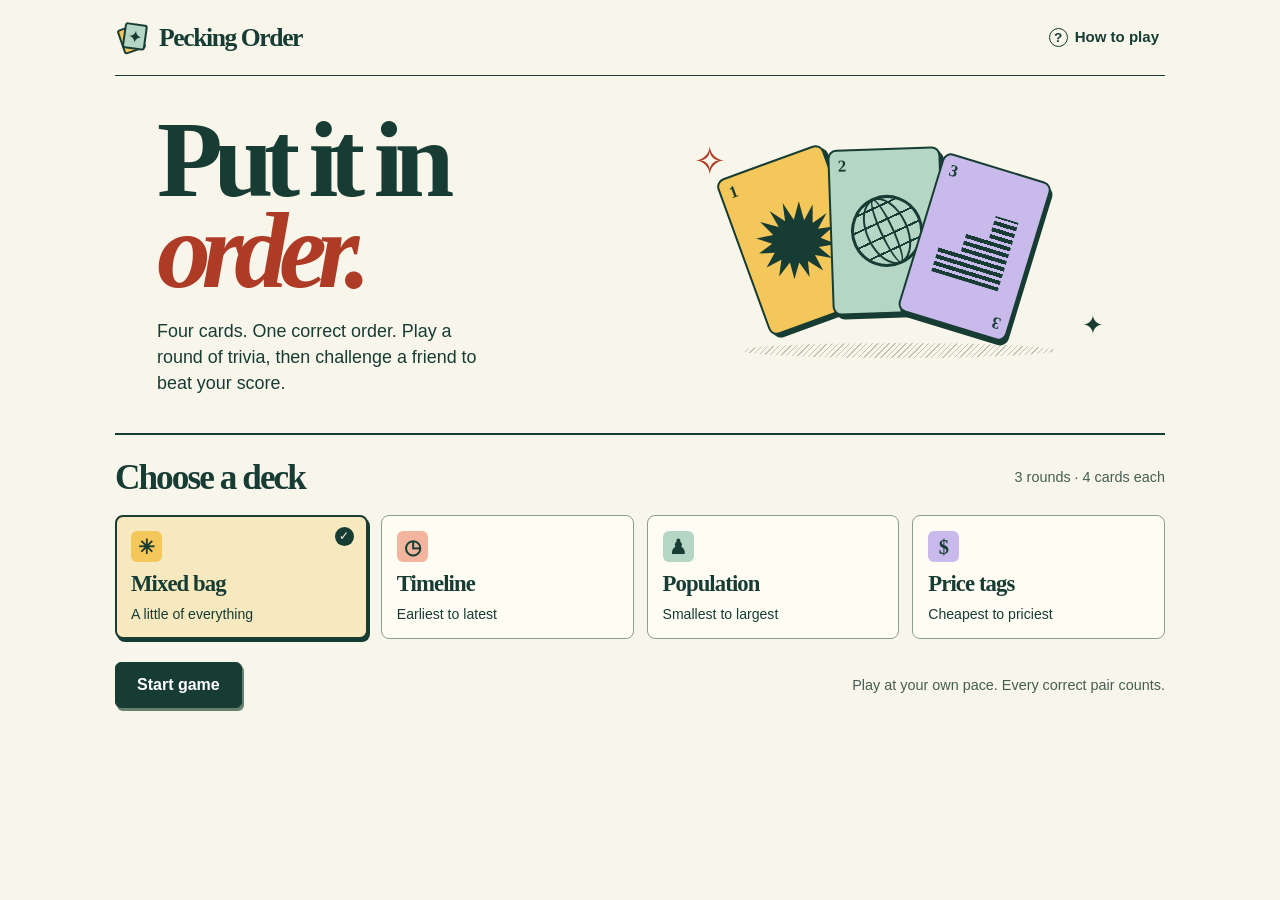
==== pecking-order/index.html @ d088bd5f "Publish the standalone Pecking Order trivia game" ====
<!DOCTYPE html>
<html lang="en"><head><meta charset="utf-8"><meta name="viewport" content="width=device-width,initial-scale=1"><meta name="game-home" content=""><meta name="theme-color" content="#f8f5eb"><title>Pecking Order · Trivia game</title><meta name="description" content="Put four trivia cards in order, then send the same game to a friend.">
<style>
:root{--paper:#f8f5eb;--ink:#173c34;--red:#ae3b26;--gold:#f4c75a;--lilac:#c9baec;--mint:#b5d6c4;--line:#aab4a7;--serif:Georgia,'Times New Roman',serif;--sans:'DM Sans','Helvetica Neue',Arial,sans-serif}*{box-sizing:border-box}body{margin:0;background:var(--paper);color:var(--ink);font:1rem/1.5 var(--sans)}button,a,input,summary{font:inherit}button,summary{cursor:pointer}button{color:inherit}button:focus-visible,a:focus-visible,summary:focus-visible,input:focus-visible{outline:3px solid #975015;outline-offset:4px}button:disabled{cursor:default}a{color:inherit}button{border:0}button,dialog{background:var(--paper)}[hidden]{display:none!important}.wrap{width:min(100% - 48px,1050px);margin:auto}.top{display:flex;justify-content:space-between;align-items:center;min-height:76px;border-bottom:1px solid var(--ink)}.brand{display:flex;align-items:center;gap:12px;font: bold 1.6rem var(--serif);letter-spacing:-.055em}.logo{display:block;width:32px;height:36px;position:relative}.logo:before,.logo:after{content:'';position:absolute;inset:6px 4px 4px 5px;border:2px solid var(--ink);background:var(--gold);border-radius:3px;transform:rotate(-19deg)}.logo:after{content:'✦';background:var(--mint);transform:rotate(8deg) translate(3px,-3px);font:1.1rem/24px var(--serif);text-align:center}.help{background:transparent;font-size:.94rem;font-weight:650;display:flex;gap:7px;align-items:center}.q{font: bold .85rem/1.35 var(--sans);display:inline-grid;place-items:center;border:1.5px solid currentColor;border-radius:50%;width:19px;height:19px}.hero{display:grid;grid-template-columns:1fr 1fr;align-items:center;padding:38px 4% 36px;min-height:320px}.hero h1{font: bold clamp(4.4rem,8.4vw,7.15rem)/.85 var(--serif);letter-spacing:-.085em;margin:0 0 22px}.hero h1 em{color:var(--red);padding-right:.1em}.hero p{margin:0;max-width:345px;font-size:1.12rem;line-height:1.45}.fan{position:relative;height:260px;isolation:isolate}.cardart{position:absolute;top:32px;left:50%;width:113px;height:166px;border:2px solid var(--ink);border-radius:9px;box-shadow:3px 4px 0 var(--ink);background:var(--gold);transform:translateX(-126%) rotate(-20deg);display:grid;place-items:center}.cardart:before,.cardart:after{content:attr(data-n);font:bold 1.05rem var(--serif);position:absolute;left:8px;top:5px}.cardart:after{left:auto;top:auto;right:8px;bottom:5px;transform:rotate(180deg)}.cardart:nth-child(2){background:var(--mint);top:23px;transform:translateX(-46%) rotate(-2deg)}.cardart:nth-child(3){background:var(--lilac);top:39px;transform:translateX(32%) rotate(17deg)}.sun{width:79px;height:79px;background:var(--ink);clip-path:polygon(50% 0,56% 25%,70% 5%,68% 30%,85% 15%,77% 37%,98% 31%,81% 46%,100% 50%,80% 58%,96% 72%,74% 68%,85% 87%,66% 76%,69% 98%,55% 80%,50% 100%,44% 78%,31% 96%,33% 74%,14% 86%,24% 67%,3% 70%,19% 56%,0 50%,20% 44%,3% 31%,25% 34%,15% 13%,35% 27%,31% 4%,45% 23%)}.globe{width:72px;height:72px;border-radius:100%;border:3px solid;position:relative;background:repeating-linear-gradient(0deg,transparent 0 13px,var(--ink) 13px 15px);transform:rotate(-23deg)}.globe:before,.globe:after{content:'';position:absolute;inset:-2px 12px;border:2px solid;border-radius:50%}.globe:after{inset:-2px 26px}.steps{height:72px;width:70px;background:repeating-linear-gradient(0deg,var(--ink) 0 4px,transparent 4px 7px);clip-path:polygon(0 100%,0 65%,33% 65%,33% 33%,66% 33%,66% 0,100% 0,100% 100%)}.twinkle{position:absolute;font:2.5rem/1 var(--serif);color:var(--red);left:11%;top:17px}.twinkle.last{color:var(--ink);left:auto;right:4%;top:188px;font-size:1.6rem}.fan:after{content:'';height:15px;width:65%;position:absolute;left:21%;top:218px;z-index:-1;border-radius:50%;background:repeating-linear-gradient(-45deg,transparent 0 3px,#a2aa98 3px 4px);opacity:.65}.lobby{border-top:2px solid var(--ink);padding:24px 0 32px}.sectionhead,.bar,.controls,.scoreline,.row,.meta{display:flex;align-items:center;justify-content:space-between;gap:14px}.sectionhead h2,.gameTitle{font:bold 2.2rem/1.1 var(--serif);letter-spacing:-.055em;margin:0}.small{font-size:.9rem;color:#465d52}.options{display:grid;grid-template-columns:repeat(4,1fr);gap:13px;margin:18px 0 23px}.opt{border:1px solid #8c9e8e;border-radius:8px;position:relative;text-align:left;padding:15px;display:grid;gap:9px;background:#fffcf4;transition:transform .12s}.opt:hover{transform:translateY(-2px)}.opt[aria-pressed=true]{border:2px solid var(--ink);background:#f7e9bf;padding:14px;box-shadow:2px 3px 0 var(--ink)}.opt[aria-pressed=true]:after{content:'✓';position:absolute;right:12px;top:10px;background:var(--ink);color:var(--paper);border-radius:50%;width:19px;line-height:19px;text-align:center;font-size:.78rem}.opt strong{font:bold 1.42rem/1.12 var(--serif);letter-spacing:-.04em}.opt small{font-size:.88rem;line-height:1.25}.swatch{height:31px;width:31px;display:grid;place-items:center;font:bold 1.28rem/1 var(--serif);border-radius:6px;background:var(--gold)}.timeline{background:#f3b59e}.population{background:var(--mint)}.prices{background:var(--lilac)}.primary,.secondary{border:1.5px solid var(--ink);border-radius:6px;padding:12px 21px;font-weight:750;line-height:1.25;min-height:46px}.primary{background:var(--ink);color:white;box-shadow:2px 3px 0 #688072}.primary:hover{background:#285646}.secondary{background:transparent}.secondary:hover{background:#e9e9db}.foot{border-top:1px solid var(--line);margin-top:18px;padding:14px 0;display:flex;gap:8px;align-items:center;color:#5b6a60;font-family:var(--serif);font-style:italic}.foot:before{content:'✳';font-style:normal;font-size:1.15rem}.game{max-width:740px;margin:30px auto 44px}.gameTitle{font-size:clamp(2rem,5vw,3.2rem);margin:15px 0 4px}.meta{font-size:.92rem;font-weight:700}.progress{height:6px;border-radius:4px;display:flex;gap:5px;margin:12px 0 26px}.progress i{flex:1;background:#dce0d3;border-radius:4px}.progress .on{background:var(--red)}.directions{margin:0 0 14px}.list{list-style:none;padding:0;margin:12px 0 23px;display:grid;gap:9px}.row{background:#fffdf7;padding:10px 12px;border:1px solid #91a496;border-radius:7px;min-height:63px;justify-content:flex-start}.row.dragging{opacity:.5}.num{font:italic bold 1.75rem var(--serif);color:var(--red);min-width:27px;text-align:center}.info{flex:1;font-weight:700;line-height:1.25}.info small{display:block;font-weight:400;font-size:.86rem;margin-top:3px}.moves{display:flex;gap:4px}.moves button{border:1px solid #b4bfb0;background:#f2f4e9;width:36px;height:36px;border-radius:5px;font-size:1.1rem}.moves button:disabled{opacity:.35}.points{background:var(--mint);font-size:.85rem;padding:4px 10px;border-radius:99px;font-weight:700;white-space:nowrap}.actual{font-weight:750;white-space:nowrap}.source{font-size:.85rem;color:#465d52}.resulthead{padding:20px 0 12px}.bigscore{font:bold clamp(4rem,10vw,6rem)/1 var(--serif);letter-spacing:-.085em;margin:15px 0}.bigscore small{font:1.55rem var(--serif);letter-spacing:0}.panel{border:1px solid var(--ink);border-radius:9px;background:#f1e8cc;padding:21px;margin:22px 0}.panel h2,dialog h2{font:bold 1.7rem var(--serif);letter-spacing:-.035em;margin:0}.panel p{margin:7px 0 14px}.actions{display:flex;gap:9px;flex-wrap:wrap}.linkbox{width:100%;font:1rem var(--sans);color:var(--ink);padding:10px;border:1px solid var(--line);border-radius:5px;margin:8px 0}.announce:empty{display:none}.sr{position:absolute;width:1px;height:1px;overflow:hidden;clip-path:inset(50%)}dialog{color:var(--ink);max-width:min(95vw,430px);border:2px solid var(--ink);border-radius:10px;padding:25px;box-shadow:5px 6px 0 var(--ink)}dialog::backdrop{background:#1d342e70}dialog li{margin:10px 0}dialog ol{padding-left:22px}.note{font-size:.94rem}.startnote{margin:0}.homeAction{font-weight:700;font-size:.92rem}.reviews{padding:8px 0;border-bottom:1px solid var(--line)}.reviews summary{padding:6px 0;font-weight:650}
@media(max-width:700px){.wrap{width:calc(100% - 32px)}.hero{padding:30px 0;min-height:250px;grid-template-columns:1.1fr .9fr}.hero h1{font-size:clamp(3.9rem,10.5vw,5rem)}.hero p{font-size:1rem}.fan{transform:scale(.65);transform-origin:50% 50%;width:250px;justify-self:center}.options{grid-template-columns:1fr 1fr}.opt{gap:6px}.top{min-height:64px}.brand{font-size:1.36rem}.sectionhead h2{font-size:1.8rem}.foot{margin-top:4px}.controls{align-items:flex-start}.hero .twinkle{left:-12%}.bar{flex-wrap:wrap}}
@media(max-width:460px){.hero{min-height:0;padding:26px 0 21px;display:block;position:relative}.hero h1{font-size:4.15rem;position:relative;z-index:1}.hero p{max-width:100%;font-size:1rem}.fan{position:absolute;top:-45px;right:1px;width:180px;transform:scale(.52);transform-origin:90% 50%}.twinkle{display:none}.sectionhead{align-items:baseline}.small{font-size:.85rem}.options{gap:10px}.lobby{padding-top:18px}.moves button{width:34px;height:38px}.row{gap:7px}.meta{gap:5px}.controls{flex-direction:column;gap:12px}.controls .primary{width:100%}.game{margin-top:21px}.hero h1{margin-bottom:14px}}
@media(prefers-reduced-motion:reduce){*{transition:none!important}}
</style></head><body>
<header class="top wrap"><div class="brand"><span class="logo" aria-hidden="true"></span>Pecking Order</div><button class="help" id="help"><span class="q" aria-hidden="true">?</span>How to play</button></header>
<main class="wrap" id="main"></main><dialog id="rules"><h2>How to play</h2><ol><li>Choose a deck. Each game has three rounds of four cards.</li><li>Move the cards into ascending order using the up and down buttons, or drag them into place.</li><li>Lock in your order. Every pair you placed in the right order earns a point, for up to six per round.</li><li>Send your challenge link to a friend. They get the same cards and starting order, with your score to beat.</li></ol><button class="primary" id="close">Got it</button></dialog><div id="live" class="sr" role="status"></div>
<script id="invitation" type="application/json">null</script>
<script>
'use strict';
const decks = {
 mixed:{name:'Mixed bag',symbol:'✳',hint:'A little of everything'},
 timeline:{name:'Timeline',symbol:'◷',hint:'Earliest to latest',title:'Which came first?',basis:'Order these events from earliest to latest.'},
 population:{name:'Population',symbol:'♟',hint:'Smallest to largest',title:'Which city is smaller?',basis:'Rank cities by residents within city limits, fewest first. U.S. Census estimates for July 1, 2024.'},
 prices:{name:'Price tags',symbol:'$',hint:'Cheapest to priciest',title:'What cost the least?',basis:'Rank these packages by average U.S. price, cheapest first. Farm Bureau Thanksgiving survey, 2024.'}
};
const popSource='https://www.census.gov/newsroom/press-releases/2025/vintage-2024-popest.html';
const priceSource='https://www.fb.org/files/Year-Over-Year-Price-Comparison-2024.pdf';
// Challenge links use stable positions in these arrays. Append new cards without renumbering old ones.
const bank={
 timeline:[
 ['London’s first subway opens',1863,'Steam trains carried passengers between Paddington and Farringdon.','https://library.ltmuseum.co.uk/portal/Default/en-GB/RecordView/Index/97'],
 ['The Oreo debuts',1912,'The cookie was on sale sixteen years before machine-sliced bread.','https://www.mondelezinternational.com/our-brands/oreo/'],
 ['Machine-sliced bread goes on sale',1928,'The first bakery to use the machine was in Chillicothe, Missouri.','https://americanhistory.si.edu/explore/stories/best-thing-sliced-bread'],
 ['Nintendo starts making playing cards',1889,'Nintendo began as a maker of hanafuda cards in Kyoto.','https://www.nintendo.co.jp/corporate/en/history/index.html'],
 ['Bram Stoker publishes Dracula',1897,'The first edition appeared in London eight years after Nintendo began.','https://www.themorgan.org/printed-books/365289'],
 ['Apollo 11 lands on the Moon',1969,'Neil Armstrong and Buzz Aldrin landed on July 20.','https://science.nasa.gov/moon/missions/'],
 ['The original Star Wars opens in the U.S.',1977,'The movie opened on May 25.','https://www.starwars.com/films/star-wars-episode-iv-a-new-hope'],
 ['Ciabatta gets its modern recipe',1982,'Italian miller Arnaldo Cavallari developed the loaf from regional breads.','https://www.theguardian.com/theguardian/1999/apr/30/features11.g24'],
 ['The Statue of Liberty is dedicated',1886,'The dedication in New York Harbor took place on October 28.','https://home.nps.gov/stli/learn/statue-of-liberty-facts.htm'],
 ['The Big Mac goes nationwide in the U.S.',1968,'The national rollout came a year before the Moon landing.','https://corporate.mcdonalds.com/corpmcd/our-stories/article/big-mac-burger-day.html'],
 ['Apple introduces the first iPhone',2007,'Steve Jobs introduced the phone in January.','https://www.apple.com/newsroom/2007/01/09Apple-Reinvents-the-Phone-with-iPhone/'],
 ['Hunters bake flatbread in present-day Jordan',-12400,'Charred crumbs date to roughly 14,400 years ago.','https://discovery.ucl.ac.uk/id/eprint/10052964/'],
 ['The Great Pyramid of Giza is built',-2560,'Builders constructed the pyramid for Pharaoh Khufu.','https://egymonuments.gov.eg/archaeological-sites/giza-plateau/'],
 ['The last woolly mammoths die out',-2000,'The last known population lived on Wrangel Island off Siberia.','https://www.helsinki.fi/en/luomus/news/last-mammoths-died-remote-island'],
 ['A pilot invents the Rollaboard suitcase',1987,'Robert Plath put two wheels and an extendable handle on an upright suitcase.','https://eu.travelpro.com/pages/our-history'],
 ['Apple introduces the iPod shuffle',2005,'The original player weighed less than an ounce.','https://www.apple.com/newsroom/2005/01/11Apple-Introduces-iPod-shuffle/']
 ],
 population:[['New York City',8478072,'New York'],['Los Angeles',3878704,'California'],['Chicago',2721308,'Illinois'],['Houston',2390125,'Texas'],['Phoenix',1673164,'Arizona'],['Philadelphia',1573916,'Pennsylvania'],['San Antonio',1526656,'Texas'],['San Diego',1404452,'California'],['Dallas',1326087,'Texas'],['Jacksonville',1009833,'Florida'],['Fort Worth',1008106,'Texas'],['San Jose',997368,'California'],['Austin',993588,'Texas'],['Charlotte',943476,'North Carolina'],['Columbus',933263,'Ohio']],
 prices:[['Whole turkey',25.67,'16 lb'],['Pumpkin pie mix',4.15,'30 oz'],['Whole milk',3.21,'1 gallon'],['Carrots and celery',0.84,'1 lb combined'],['Dinner rolls',4.16,'1 dozen'],['Pie shells',3.40,'2 shells'],['Green peas',1.73,'1 lb'],['Fresh cranberries',2.35,'12 oz'],['Whipping cream',1.81,'½ pint'],['Sweet potatoes',2.93,'3 lb'],['Cubed stuffing',4.08,'14 oz'],['Boneless ham',14.79,'4 lb'],['Russet potatoes',2.63,'5 lb'],['Green beans',1.83,'1 lb']]
};
const main=document.querySelector('#main');
const fullPage='<!DOCTYPE html>\n'+document.documentElement.outerHTML;
const get=id=>document.getElementById(id);
const announce=msg=>{get('live').textContent=msg;};
const focusTitle=()=>{const h=main.querySelector('h1');if(h){h.tabIndex=-1;h.focus({preventScroll:true});}window.scrollTo(0,0);};
get('help').onclick=()=>get('rules').showModal();
get('close').onclick=()=>get('rules').close();
let selected='mixed', game=null, incoming=null, storageKey='';
function shuffle(values){
 const a=[...values];
 for(let i=a.length-1;i>0;i--){const j=Math.floor(Math.random()*(i+1));[a[i],a[j]]=[a[j],a[i]];}
 return a;
}
function points(type,order){
 let sum=0;
 for(let i=0;i<order.length;i++)for(let j=i+1;j<order.length;j++)if(bank[type][order[i]][1]<bank[type][order[j]][1])sum++;
 return sum;
}
function deal(deck){
 const pool=Object.fromEntries(Object.keys(bank).map(k=>[k,shuffle(bank[k].map((_,i)=>i))]));
 const types=deck==='mixed'?['timeline',...shuffle(['population','prices'])]:Array(3).fill(deck);
 return types.map(t=>{
   const a=pool[t].splice(0,4);
   if(points(t,a)===6)[a[0],a[1]]=[a[1],a[0]];
   return {t,a};
 });
}
function validRounds(r){
 return Array.isArray(r)&&r.length===3&&r.every(x=>x&&Object.hasOwn(bank,x.t)&&Array.isArray(x.a)&&x.a.length===4&&new Set(x.a).size===4&&x.a.every(i=>Number.isInteger(i)&&i>=0&&i<bank[x.t].length));
}
function parseInvite(token){
 if(typeof token!=='string'||token.length>750||!(/^[A-Za-z0-9_-]+$/).test(token))throw Error();
 const p=JSON.parse(atob(token.replace(/-/g,'+').replace(/_/g,'/')));
 if(!p||p.v!==1||!validRounds(p.r)||!Number.isInteger(p.s)||p.s<0||p.s>18)throw Error();
 return p;
}
function makeToken(){return btoa(JSON.stringify({v:1,r:game.rounds,s:total()})).replace(/\+/g,'-').replace(/\//g,'_').replace(/=+$/,'');}
function persist(){try{sessionStorage.setItem(storageKey,JSON.stringify(game));}catch{}}
function clearSaved(){try{sessionStorage.removeItem(storageKey);}catch{}}
function restore(){
 try{const x=JSON.parse(sessionStorage.getItem(storageKey));if(!x||!validRounds(x.rounds)||!['play','review','done'].includes(x.stage)||!Number.isInteger(x.n)||x.n<0||x.n>2||!Array.isArray(x.answers)||x.answers.length!==x.n+(x.stage==='play'?0:1))return false;
 if(incoming && JSON.stringify(incoming.r)!==JSON.stringify(x.rounds))return false;
 const matches=(a,b)=>Array.isArray(a)&&a.length===4&&new Set(a).size===4&&a.every(i=>b.includes(i));
 if(!matches(x.order,x.rounds[x.n].a)||!x.answers.every((a,i)=>matches(a,x.rounds[i].a))||(x.stage==='done'&&x.n!==2))return false;
 game=x;return true;}catch{return false;}
}
function art(){return '<div class="fan" aria-hidden="true"><div class="cardart" data-n="1"><i class="sun"></i></div><div class="cardart" data-n="2"><i class="globe"></i></div><div class="cardart" data-n="3"><i class="steps"></i></div><span class="twinkle">✧</span><span class="twinkle last">✦</span></div>';}
function home(note=''){
 main.innerHTML='<section class="hero"><div><h1>Put it in<br><em>order.</em></h1><p>Four cards. One correct order. Play a round of trivia, then challenge a friend to beat your score.</p></div>'+art()+'</section><section class="lobby"><div class="sectionhead"><h2>Choose a deck</h2><span class="small">3 rounds · 4 cards each</span></div><div class="options" role="group" aria-label="Trivia deck"></div><div class="controls"><button class="primary" id="start">Start game</button><p class="small startnote">Play at your own pace. Every correct pair counts.</p></div></section>';
 const list=main.querySelector('.options');
 for(const [k,d] of Object.entries(decks)){
  const b=document.createElement('button');b.className='opt';b.setAttribute('aria-pressed',String(k===selected));b.innerHTML='<span class="swatch '+k+'" aria-hidden="true">'+d.symbol+'</span><strong>'+d.name+'</strong><small>'+d.hint+'</small>';
  b.onclick=()=>{selected=k;list.querySelectorAll('button').forEach(el=>el.setAttribute('aria-pressed',String(el===b)));};list.append(b);
 }
 get('start').onclick=()=>start(deal(selected));
 if(note){const p=document.createElement('p');p.className='note';p.setAttribute('role','alert');p.textContent=note;main.prepend(p);}
}
function invite(){
 main.innerHTML='<section class="hero"><div><h1>Score to<br><em>beat.</em></h1><p>Your friend scored <strong>'+incoming.s+' out of 18</strong>. Play their three rounds in exactly the same starting order.</p></div>'+art()+'</section><section class="lobby"><div class="actions"><button class="primary" id="accept">Play friend’s challenge</button><button class="secondary" id="fresh">Choose my own deck</button></div></section>';
 get('accept').onclick=()=>start(incoming.r);get('fresh').onclick=reset;
}
function start(rounds){game={rounds,n:0,order:[...rounds[0].a],answers:[],stage:'play'};persist();render();focusTitle();}
function reset(){clearSaved();game=null;incoming=null;if(location.hash)history.replaceState(null,'',location.pathname+location.search);storageKey='pecking-v1:solo';home();focusTitle();}
function total(){return game.answers.reduce((s,a,i)=>s+points(game.rounds[i].t,a),0);}
function fmt(t,v){return t==='prices'?'$'+v.toFixed(2):t==='population'?v.toLocaleString('en-US'):v<0?'c. '+(-v).toLocaleString('en-US')+' BCE':String(v);}
function reorder(from,to,focusDirection){
 if(game.stage!=='play'||!Number.isInteger(from)||from<0||from>3||to<0||to>3||from===to)return;
 const moved=game.order.splice(from,1)[0];game.order.splice(to,0,moved);persist();render();
 if(focusDirection){const buttons=main.querySelectorAll('.row')[to].querySelectorAll('button');(buttons[focusDirection==='up'?0:1].disabled?buttons[focusDirection==='up'?1:0]:buttons[focusDirection==='up'?0:1]).focus();}
 announce(bank[game.rounds[game.n].t][moved][0]+' moved to position '+(to+1)+' of 4.');
}
function rows(round,order,reveal=false,guess=[]){
 const ul=document.createElement('ol');ul.className='list';
 order.forEach((id,i)=>{
  const [label,val,detail,source]=bank[round.t][id],li=document.createElement('li');li.className='row';
  li.innerHTML='<b class="num" aria-hidden="true">'+(i+1)+'</b><div class="info"></div>';const info=li.querySelector('.info');info.textContent=label;
  if(round.t!=='timeline'||reveal){const d=document.createElement('small');d.textContent=detail;info.append(d);}
  if(reveal){
   const v=document.createElement('div');v.className='actual';v.textContent=fmt(round.t,val);li.append(v);
   const d=document.createElement('small');d.textContent='Your rank: '+(guess.indexOf(id)+1);info.append(d);
   if(source){const a=document.createElement('a');a.href=source;a.target='_blank';a.rel='noopener';a.className='source';a.textContent='Source';a.setAttribute('aria-label','Source for '+label);info.append(a);}
  }else{
   const moves=document.createElement('div');moves.className='moves';
   for(const [step,symbol,dir] of [[-1,'↑','up'],[1,'↓','down']]){
    const b=document.createElement('button');b.type='button';b.textContent=symbol;b.setAttribute('aria-label','Move '+label+' '+dir);b.disabled=i+step<0||i+step>=4;b.onclick=()=>reorder(i,i+step,dir);moves.append(b);
   }
   li.append(moves);li.draggable=true;
   li.ondragstart=e=>{e.dataTransfer.setData('text/x-pecking-order',String(i));e.dataTransfer.effectAllowed='move';li.classList.add('dragging');};
   li.ondragend=()=>li.classList.remove('dragging');li.ondragover=e=>e.preventDefault();
   li.ondrop=e=>{e.preventDefault();const raw=e.dataTransfer.getData('text/x-pecking-order');if(/^[0-3]$/.test(raw))reorder(Number(raw),i);};
  }ul.append(li);
 });return ul;
}
function sourceLine(t){return t==='timeline'?'':'<p class="source">Figures from the <a target="_blank" rel="noopener" href="'+(t==='prices'?priceSource:popSource)+'">'+(t==='prices'?'2024 Farm Bureau Thanksgiving survey':'U.S. Census Bureau, Vintage 2024')+'</a>.</p>';}
function correct(round){return [...round.a].sort((a,b)=>bank[round.t][a][1]-bank[round.t][b][1]);}
function render(){
 if(game.stage==='done'){finish();return;}
 const r=game.rounds[game.n],d=decks[r.t],review=game.stage==='review';
 main.innerHTML='<section class="game"><div class="meta"><span>'+d.name+' · Round '+(game.n+1)+' of 3</span><span class="points">'+total()+' / 18 points</span></div><div class="progress" aria-hidden="true">'+game.rounds.map((_,i)=>'<i class="'+(i<=game.n?'on':'')+'"></i>').join('')+'</div><h1 class="gameTitle">'+(review?(points(r.t,game.order)===6?'Perfect order!':'The correct order'):d.title)+'</h1><p class="directions"></p><div id="cards"></div><div id="basis"></div><div class="bar"><button class="primary" id="next"></button><span class="small" id="side"></span></div></section>';
 main.querySelector('.directions').textContent=review?'You got '+points(r.t,game.order)+' of 6 pairs right.':d.basis;
 get('cards').append(rows(r,review?correct(r):game.order,review,game.order));get('basis').innerHTML=review?sourceLine(r.t):'';
 get('side').textContent=review?(incoming?'Your friend scored '+incoming.s+' / 18 overall.':''):'Drag cards or use the ↑ and ↓ buttons.';
 get('next').textContent=review?(game.n===2?'See final score':'Next round'):'Lock in my order';
 get('next').onclick=()=>{
  if(!review){game.answers.push([...game.order]);game.stage='review';}
  else if(game.n===2)game.stage='done';
  else{game.n++;game.order=[...game.rounds[game.n].a];game.stage='play';}
  persist();render();focusTitle();
 };
}
function shareLink(){
 const origin=['http:','https:'].includes(location.protocol)?location.href:document.querySelector('meta[name="game-home"]').content;
 if(!origin)return '';
 const url=new URL(origin);url.hash='challenge='+makeToken();return url.href;
}
function fileInvite(){
 const page=new DOMParser().parseFromString(fullPage,'text/html');page.getElementById('invitation').textContent=JSON.stringify(makeToken());if(shareLink())page.querySelector('meta[name="game-home"]').content=shareLink().split('#')[0];page.getElementById('main').replaceChildren();
 const u=URL.createObjectURL(new Blob(['<!DOCTYPE html>\n',page.documentElement.outerHTML],{type:'text/html'}));
 const a=document.createElement('a');a.href=u;a.download='pecking-order-challenge.html';a.click();setTimeout(()=>URL.revokeObjectURL(u),5000);
}
function finish(){
 const score=total();const verdict=incoming?(score>incoming.s?'You won!':score===incoming.s?'It’s a tie!':'Your friend won.'):(score===18?'A perfect game!':'Game complete.');
 main.innerHTML='<section class="game"><div class="resulthead"><h1 class="gameTitle">'+verdict+'</h1><div class="bigscore">'+score+' <small>/ 18 points</small></div><p>'+(incoming?'Your friend scored '+incoming.s+' out of 18.':'One point for every pair you put in the right order.')+'</p></div><div class="panel"><h2>Challenge a friend</h2><p>Send these same three rounds with your score to beat.</p><label for="link">Your challenge link</label><input class="linkbox" type="url" id="link" readonly><div class="actions"><button id="copy" class="primary">Copy challenge link</button><button id="file" class="secondary">Download challenge file</button></div><p class="announce" role="status" id="message"></p></div><h2 class="sectionhead">Round results</h2><div id="recap"></div><p><button id="again" class="secondary">Play another game</button></p></section>';
 const link=get('link');link.value=shareLink();link.onclick=()=>link.select();if(!link.value){link.hidden=true;get('copy').hidden=true;main.querySelector('label[for=link]').hidden=true;get('message').textContent='Send the downloaded game file to share this offline challenge.';}
 get('copy').onclick=async()=>{try{await navigator.clipboard.writeText(link.value);get('message').textContent='Copied. Send the link to your friend.';}catch{link.focus();link.select();get('message').textContent='Copy the selected link to send it to your friend.';}};
 get('file').onclick=fileInvite;get('again').onclick=reset;
 game.rounds.forEach((r,i)=>{const det=document.createElement('details');det.className='reviews';det.innerHTML='<summary>Round '+(i+1)+' · '+decks[r.t].name+' · '+points(r.t,game.answers[i])+'/6</summary>';
 det.append(rows(r,correct(r),true,game.answers[i]));det.insertAdjacentHTML('beforeend',sourceLine(r.t));get('recap').append(det);});
}
function boot(){
 incoming=null;game=null;
 let token=new URLSearchParams(location.hash.slice(1)).get('challenge')??JSON.parse(get('invitation').textContent);
 if(token!==null){try{incoming=parseInvite(token);}catch{storageKey='pecking-v1:solo';home('That challenge link is incomplete or unsupported. You can still start a new game below.');return;}}
 storageKey='pecking-v1:'+(token??'solo');
 if(restore())render();else if(incoming)invite();else home();
}
boot();window.addEventListener('hashchange',boot);
</script></body></html>
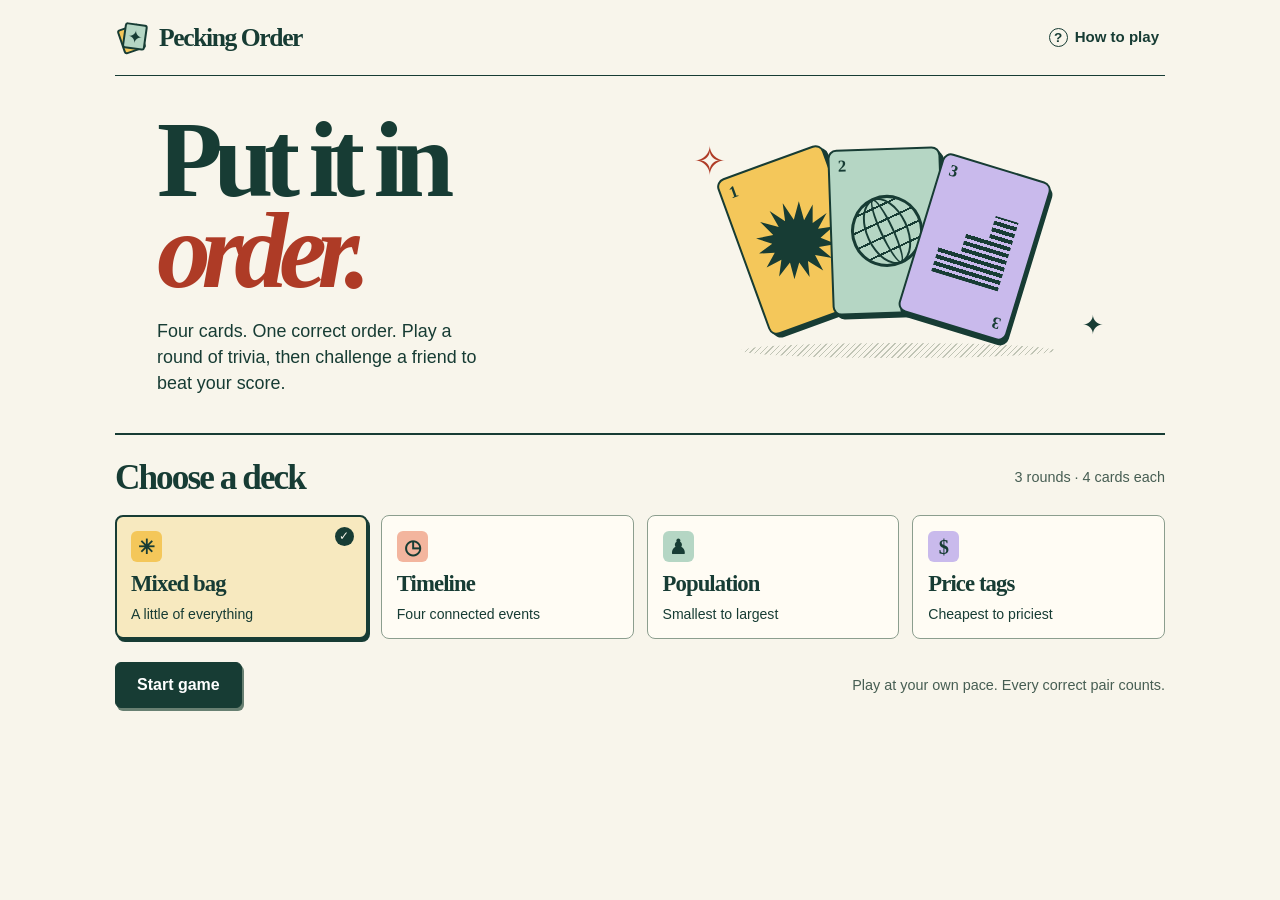
==== commit f235f1d7: "Deal curated timeline puzzles and reveal the surprise in each set" ====
--- a/pecking-order/index.html
+++ b/pecking-order/index.html
@@ -5,6 +5,7 @@
 @media(max-width:700px){.wrap{width:calc(100% - 32px)}.hero{padding:30px 0;min-height:250px;grid-template-columns:1.1fr .9fr}.hero h1{font-size:clamp(3.9rem,10.5vw,5rem)}.hero p{font-size:1rem}.fan{transform:scale(.65);transform-origin:50% 50%;width:250px;justify-self:center}.options{grid-template-columns:1fr 1fr}.opt{gap:6px}.top{min-height:64px}.brand{font-size:1.36rem}.sectionhead h2{font-size:1.8rem}.foot{margin-top:4px}.controls{align-items:flex-start}.hero .twinkle{left:-12%}.bar{flex-wrap:wrap}}
 @media(max-width:460px){.hero{min-height:0;padding:26px 0 21px;display:block;position:relative}.hero h1{font-size:4.15rem;position:relative;z-index:1}.hero p{max-width:100%;font-size:1rem}.fan{position:absolute;top:-45px;right:1px;width:180px;transform:scale(.52);transform-origin:90% 50%}.twinkle{display:none}.sectionhead{align-items:baseline}.small{font-size:.85rem}.options{gap:10px}.lobby{padding-top:18px}.moves button{width:34px;height:38px}.row{gap:7px}.meta{gap:5px}.controls{flex-direction:column;gap:12px}.controls .primary{width:100%}.game{margin-top:21px}.hero h1{margin-bottom:14px}}
 @media(prefers-reduced-motion:reduce){*{transition:none!important}}
+.themeReveal{border-left:4px solid var(--red);padding:8px 14px;background:#f3ebda;margin:12px 0 20px;line-height:1.5}
 </style></head><body>
 <header class="top wrap"><div class="brand"><span class="logo" aria-hidden="true"></span>Pecking Order</div><button class="help" id="help"><span class="q" aria-hidden="true">?</span>How to play</button></header>
 <main class="wrap" id="main"></main><dialog id="rules"><h2>How to play</h2><ol><li>Choose a deck. Each game has three rounds of four cards.</li><li>Move the cards into ascending order using the up and down buttons, or drag them into place.</li><li>Lock in your order. Every pair you placed in the right order earns a point, for up to six per round.</li><li>Send your challenge link to a friend. They get the same cards and starting order, with your score to beat.</li></ol><button class="primary" id="close">Got it</button></dialog><div id="live" class="sr" role="status"></div>
@@ -13,7 +14,7 @@
 'use strict';
 const decks = {
  mixed:{name:'Mixed bag',symbol:'✳',hint:'A little of everything'},
- timeline:{name:'Timeline',symbol:'◷',hint:'Earliest to latest',title:'Which came first?',basis:'Order these events from earliest to latest.'},
+ timeline:{name:'Timeline',symbol:'◷',hint:'Four connected events',title:'Which came first?',basis:'Order these events from earliest to latest.'},
  population:{name:'Population',symbol:'♟',hint:'Smallest to largest',title:'Which city is smaller?',basis:'Rank cities by residents within city limits, fewest first. U.S. Census estimates for July 1, 2024.'},
  prices:{name:'Price tags',symbol:'$',hint:'Cheapest to priciest',title:'What cost the least?',basis:'Rank these packages by average U.S. price, cheapest first. Farm Bureau Thanksgiving survey, 2024.'}
 };
@@ -28,7 +29,7 @@
  ['Nintendo starts making playing cards',1889,'Nintendo began as a maker of hanafuda cards in Kyoto.','https://www.nintendo.co.jp/corporate/en/history/index.html'],
  ['Bram Stoker publishes Dracula',1897,'The first edition appeared in London eight years after Nintendo began.','https://www.themorgan.org/printed-books/365289'],
  ['Apollo 11 lands on the Moon',1969,'Neil Armstrong and Buzz Aldrin landed on July 20.','https://science.nasa.gov/moon/missions/'],
- ['The original Star Wars opens in the U.S.',1977,'The movie opened on May 25.','https://www.starwars.com/films/star-wars-episode-iv-a-new-hope'],
+ ['The original Star Wars opens in the U.S.',1977,'The movie opened on May 25.','https://www.starwars.com/films/star-wars-episode-iv-a-new-hope',525],
  ['Ciabatta gets its modern recipe',1982,'Italian miller Arnaldo Cavallari developed the loaf from regional breads.','https://www.theguardian.com/theguardian/1999/apr/30/features11.g24'],
  ['The Statue of Liberty is dedicated',1886,'The dedication in New York Harbor took place on October 28.','https://home.nps.gov/stli/learn/statue-of-liberty-facts.htm'],
  ['The Big Mac goes nationwide in the U.S.',1968,'The national rollout came a year before the Moon landing.','https://corporate.mcdonalds.com/corpmcd/our-stories/article/big-mac-burger-day.html'],
@@ -37,11 +38,77 @@
  ['The Great Pyramid of Giza is built',-2560,'Builders constructed the pyramid for Pharaoh Khufu.','https://egymonuments.gov.eg/archaeological-sites/giza-plateau/'],
  ['The last woolly mammoths die out',-2000,'The last known population lived on Wrangel Island off Siberia.','https://www.helsinki.fi/en/luomus/news/last-mammoths-died-remote-island'],
  ['A pilot invents the Rollaboard suitcase',1987,'Robert Plath put two wheels and an extendable handle on an upright suitcase.','https://eu.travelpro.com/pages/our-history'],
- ['Apple introduces the iPod shuffle',2005,'The original player weighed less than an ounce.','https://www.apple.com/newsroom/2005/01/11Apple-Introduces-iPod-shuffle/']
+ ['Apple introduces the iPod shuffle',2005,'The original player weighed less than an ounce.','https://www.apple.com/newsroom/2005/01/11Apple-Introduces-iPod-shuffle/'],
+ ["A Boston cooking magazine prints a PB&J recipe", 1901, "Julia Davis Chandler suggested a layer of jelly with the peanut butter.", "https://apnews.com/article/bd68e6a150a9d50cc7567fbf04fe80ec"],
+ ["The Twinkie debuts", 1930, "James Dewar came up with the sponge cake.", "https://www.hostesscakes.com/our-story"],
+ ["The sandwich shop that becomes Subway opens", 1965, "Fred DeLuca and Peter Buck opened Pete’s Super Submarines in Bridgeport, Connecticut.", "https://www.subway.com/en-us/aboutus/history"],
+ ["McDonald’s introduces the McRib", 1981, "The barbecue pork sandwich debuted the year before Cavallari’s ciabatta.", "https://corporate.mcdonalds.com/corpmcd/our-stories/article/mcrib-back-usa.html"],
+ ["Bicycle brand playing cards go on sale", 1885, "Bicycle was a playing-card brand before Nintendo opened in Kyoto.", "https://usplayingcard.com/wp-content/uploads/2019/10/USPC_Casino_Catalog_2019_Web.pdf"],
+ ["The Ouija board receives a U.S. patent", 1891, "Elijah Bond’s patent describes a board for answering players’ questions.", "https://patents.google.com/patent/US446054A/en"],
+ ["Lizzie Magie patents The Landlord’s Game", 1904, "The game let players buy property and collect rent.", "https://en.wikisource.org/wiki/United_States_patent_748626"],
+ ["Space shuttle Enterprise makes its first free flight", 1977, "A Boeing 747 carried Enterprise aloft and released it for a glide to Earth.", "https://www.nasa.gov/wp-content/uploads/2023/04/1977.pdf", 812],
+ ["Voyager 2 launches", 1977, "It was the first of the two Voyager spacecraft to leave Earth.", "https://www.nasa.gov/news-release/pioneering-nasa-spacecraft-mark-thirty-years-of-flight/", 820],
+ ["Voyager 1 launches", 1977, "Its launch followed Voyager 2’s by sixteen days.", "https://www.nasa.gov/news-release/pioneering-nasa-spacecraft-mark-thirty-years-of-flight/", 905],
+ ["Tug-of-war teams compete at the Paris Olympics", 1900, "A Danish-Swedish team met the French team in Paris.", "https://www.olympedia.org/results/21100"],
+ ["Figure skating makes its Olympic debut", 1908, "The skaters competed at the Summer Games in London.", "https://www.olympics.com/ioc/news/figure-skating"],
+ ["Olympic medals are first awarded for art", 1912, "Stockholm held competitions in five arts, including architecture and music.", "https://www.olympics.com/ioc/news/a-meeting-of-muscles-and-minds"],
+ ["The first Winter Olympics take place", 1924, "Chamonix hosted what was then called International Winter Sports Week.", "https://www.olympics.com/ioc/faq/history-and-origin-of-the-games/when-were-the-first-olympic-winter-games-held"],
+ ["Boston and Pittsburgh play the first modern World Series", 1903, "The first game was played in Boston.", "https://www.mlb.com/postseason/history/1903"],
+ ["“Take Me Out to the Ball Game” is written", 1908, "The songwriters said they had never seen a major-league game.", "https://baseballhall.org/discover/baseballs-anthem-began-as-tin-pan-alley-hit"],
+ ["Cracker Jack starts putting a prize in every box", 1912, "The promotion followed the snack’s shout-out in the baseball song.", "https://www.cbsnews.com/news/almanac-cracker-jack/"],
+ ["The ballpark now called Wrigley Field hosts its first game", 1914, "The home team was the Chicago Federals.", "https://www.mlb.com/cubs/guide/wrigley-field-renovations-history"],
+ ["Zenith introduces its Lazy Bones TV remote", 1950, "The remote connected to the television by a wire.", "https://zenith.com/heritage/zenith-firsts/"],
+ ["I Love Lucy premieres on CBS", 1951, "Lucille Ball’s sitcom made its debut on a Monday evening.", "https://www.loc.gov/exhibits/i-love-lucy/overview.html"],
+ ["NBC airs the Rose Parade coast to coast in color", 1954, "NBC broadcast the New Year’s Day parade from Pasadena.", "https://www.guinnessworldrecords.com/world-records/first-coast-to-coast-colour-transmission-usa-"],
+ ["Kennedy and Nixon face off in a televised debate", 1960, "Their first debate aired on September 26.", "https://www.jfklibrary.org/sites/default/files/2018-06/Candidates_Take_a_Stand.pdf"],
+ ["Ray Tomlinson sends email between networked computers", 1971, "His message traveled over ARPANET.", "https://archive.computerhistory.org/resources/access/text/2022/08/102806104-05-01-acc.pdf"],
+ ["A computer salesman sends a mass email advertisement", 1978, "Gary Thuerk used ARPANET to invite people to product demonstrations.", "https://www.computerhistory.org/tdih/May/03/"],
+ ["A Carnegie Mellon researcher proposes :-) to flag jokes", 1982, "Scott Fahlman made the suggestion on an electronic bulletin board.", "https://lti.cs.cmu.edu/about-lti/history.html"],
+ ["Tim Berners-Lee submits his proposal for the Web", 1989, "He wrote the proposal at CERN in March.", "https://home.cern/science/computing/the-birth-of-the-web/short-history-web/"],
+ ["A French inventor records someone singing “Au clair de la lune”", 1860, "Édouard-Léon Scott de Martinville’s machine traced the vibrations of a voice.", "https://www.loc.gov/static/programs/national-recording-preservation-board/documents/phonautograms.pdf"],
+ ["Alexander Graham Bell receives his telephone patent", 1876, "The U.S. patent was granted on March 7.", "https://www.archives.gov/files/historical-docs/doc-content/images/a-g-bell-telegraphy-patent.pdf"],
+ ["Edison invents a phonograph that can play a voice back", 1877, "His team at Menlo Park built the machine.", "https://www.nps.gov/edis/learn/kidsyouth/the-phonograph.htm"],
+ ["Emile Berliner receives a U.S. gramophone patent", 1887, "The patent was issued on November 8.", "https://www.loc.gov/item/berl0124/"],
+ ["Macy’s holds its first parade on Thanksgiving Day", 1924, "The parade went through Manhattan to the Herald Square store.", "https://www.macysinc.com/company/about/"],
+ ["The Detroit Lions host their first Thanksgiving game", 1934, "Their opponents were the Chicago Bears.", "https://www.detroitlions.com/news/bears-at-lions-how-to-watch-listen-and-follow"],
+ ["Federal law fixes Thanksgiving on November’s fourth Thursday", 1941, "President Franklin Roosevelt signed the resolution.", "https://www.archives.gov/press/press-releases/2017/nr17-13"],
+ ["Campbell’s test kitchen creates green bean casserole", 1955, "Dorcas Reilly developed the recipe in Camden, New Jersey.", "https://www.campbells.com/comfort-corner/story-of-campbells-iconic-green-bean-casserole/"]
  ],
  population:[['New York City',8478072,'New York'],['Los Angeles',3878704,'California'],['Chicago',2721308,'Illinois'],['Houston',2390125,'Texas'],['Phoenix',1673164,'Arizona'],['Philadelphia',1573916,'Pennsylvania'],['San Antonio',1526656,'Texas'],['San Diego',1404452,'California'],['Dallas',1326087,'Texas'],['Jacksonville',1009833,'Florida'],['Fort Worth',1008106,'Texas'],['San Jose',997368,'California'],['Austin',993588,'Texas'],['Charlotte',943476,'North Carolina'],['Columbus',933263,'Ohio']],
  prices:[['Whole turkey',25.67,'16 lb'],['Pumpkin pie mix',4.15,'30 oz'],['Whole milk',3.21,'1 gallon'],['Carrots and celery',0.84,'1 lb combined'],['Dinner rolls',4.16,'1 dozen'],['Pie shells',3.40,'2 shells'],['Green peas',1.73,'1 lb'],['Fresh cranberries',2.35,'12 oz'],['Whipping cream',1.81,'½ pint'],['Sweet potatoes',2.93,'3 lb'],['Cubed stuffing',4.08,'14 oz'],['Boneless ham',14.79,'4 lb'],['Russet potatoes',2.63,'5 lb'],['Green beans',1.83,'1 lb']]
 };
+// Timeline card positions are permanent. An optional fifth field is the month and day (MMDD).
+const timelineSets=[
+ {"title": "Pack a lunch", "cards": [16, 1, 2, 17], "reveal": "A printed PB&J recipe and the Oreo both predate machine-sliced bread. Once a bakery finally sold sliced loaves, the Twinkie was only two years behind."},
+ {"title": "At the sandwich counter", "cards": [18, 9, 19, 7], "reveal": "Ciabatta sounds like the oldest thing on this menu. In fact, you could already order a McRib when an Italian miller developed the modern loaf."},
+ {"title": "An evening at the game table", "cards": [20, 3, 21, 22], "reveal": "Only four years separate the first Bicycle deck and the start of Nintendo. Both were selling cards before anyone held a U.S. patent for the Ouija board."},
+ {"title": "The year Star Wars opened", "cards": [6, 23, 24, 25], "reveal": "Audiences had already seen Star Wars by the time Enterprise glided free of its carrier plane. Back on the launchpad, Voyager 2 left Earth sixteen days before Voyager 1."},
+ {"title": "What belongs at the Olympics?", "cards": [26, 27, 28, 29], "reveal": "Figure skaters were winning Olympic medals sixteen years before the first Winter Games. The Summer Games even found room for painters and sculptors in between."},
+ {"title": "Buy me some peanuts…", "cards": [30, 31, 32, 33], "reveal": "The song was already asking fans to buy Cracker Jack four years before the snack promised a prize in every box. Wrigley Field hadn’t hosted a game yet."},
+ {"title": "From the living-room couch", "cards": [34, 35, 36, 37], "reveal": "You could change channels by remote before you could tune in to I Love Lucy. The awkward part was the cord stretching from your couch to the set."},
+ {"title": "Life online", "cards": [38, 39, 40, 41], "reveal": "Spam beat the proposal for the World Wide Web by eleven years. By then, people had already figured out how to tell a joke online and mark it with a sideways smile."},
+ {"title": "Saving a human voice", "cards": [42, 43, 44, 45], "reveal": "A French inventor recorded someone singing seventeen years before Edison’s phonograph. His machine drew the sound on a surface. It took until 2008 for researchers to play the recording back."},
+ {"title": "An American Thanksgiving", "cards": [46, 47, 48, 49], "reveal": "Macy’s had a parade and Detroit had a football game before federal law settled on the fourth Thursday. The green bean casserole came last, more than twenty years after the Lions took the field."}
+];
+function timelineSet(round){
+ if(round.t!=='timeline')return;
+ return timelineSets.find(set=>set.cards.every(id=>round.a.includes(id)));
+}
+function pickTimelineSets(count){
+ const key='pecking-order:timeline-history';
+ let history=[];
+ try{const saved=JSON.parse(localStorage.getItem(key));if(Array.isArray(saved))history=saved;}catch{}
+ // Cycle through unseen sets first. Previously seen sets return least-recently played first.
+ const ordered=shuffle(timelineSets).sort((a,b)=>history.indexOf(a.title)-history.indexOf(b.title));
+ const picked=ordered.slice(0,count);
+ const titles=ordered.slice(count).filter(s=>history.includes(s.title)).concat(picked).map(s=>s.title);
+ try{localStorage.setItem(key,JSON.stringify(titles));}catch{}
+ return picked;
+}
+function value(type,id){
+ const card=bank[type][id];
+ return type==='timeline'?card[1]*10000+(card[4]||0):card[1];
+}
 const main=document.querySelector('#main');
 const fullPage='<!DOCTYPE html>\n'+document.documentElement.outerHTML;
 const get=id=>document.getElementById(id);
@@ -57,14 +124,20 @@
 }
 function points(type,order){
  let sum=0;
- for(let i=0;i<order.length;i++)for(let j=i+1;j<order.length;j++)if(bank[type][order[i]][1]<bank[type][order[j]][1])sum++;
+ for(let i=0;i<order.length;i++)for(let j=i+1;j<order.length;j++)if(value(type,order[i])<value(type,order[j]))sum++;
  return sum;
 }
 function deal(deck){
- const pool=Object.fromEntries(Object.keys(bank).map(k=>[k,shuffle(bank[k].map((_,i)=>i))]));
  const types=deck==='mixed'?['timeline',...shuffle(['population','prices'])]:Array(3).fill(deck);
+ const sets=types.includes('timeline')?pickTimelineSets(types.filter(t=>t==='timeline').length):[];
+ const pool={};
  return types.map(t=>{
-   const a=pool[t].splice(0,4);
+   let a;
+   if(t==='timeline')a=shuffle(sets.shift().cards);
+   else{
+    pool[t]??=shuffle(bank[t].map((_,i)=>i));
+    a=pool[t].splice(0,4);
+   }
    if(points(t,a)===6)[a[0],a[1]]=[a[1],a[0]];
    return {t,a};
  });
@@ -106,7 +179,12 @@
 function start(rounds){game={rounds,n:0,order:[...rounds[0].a],answers:[],stage:'play'};persist();render();focusTitle();}
 function reset(){clearSaved();game=null;incoming=null;if(location.hash)history.replaceState(null,'',location.pathname+location.search);storageKey='pecking-v1:solo';home();focusTitle();}
 function total(){return game.answers.reduce((s,a,i)=>s+points(game.rounds[i].t,a),0);}
-function fmt(t,v){return t==='prices'?'$'+v.toFixed(2):t==='population'?v.toLocaleString('en-US'):v<0?'c. '+(-v).toLocaleString('en-US')+' BCE':String(v);}
+function fmt(t,v,monthDay){
+ if(t==='timeline'&&monthDay){
+  const date=new Date(Date.UTC(v,Math.floor(monthDay/100)-1,monthDay%100));
+  return date.toLocaleDateString('en-US',{month:'short',day:'numeric',year:'numeric',timeZone:'UTC'});
+ }
+ return t==='prices'?'$'+v.toFixed(2):t==='population'?v.toLocaleString('en-US'):v<0?'c. '+(-v).toLocaleString('en-US')+' BCE':String(v);}
 function reorder(from,to,focusDirection){
  if(game.stage!=='play'||!Number.isInteger(from)||from<0||from>3||to<0||to>3||from===to)return;
  const moved=game.order.splice(from,1)[0];game.order.splice(to,0,moved);persist();render();
@@ -116,11 +194,11 @@
 function rows(round,order,reveal=false,guess=[]){
  const ul=document.createElement('ol');ul.className='list';
  order.forEach((id,i)=>{
-  const [label,val,detail,source]=bank[round.t][id],li=document.createElement('li');li.className='row';
+  const [label,val,detail,source,monthDay]=bank[round.t][id],li=document.createElement('li');li.className='row';
   li.innerHTML='<b class="num" aria-hidden="true">'+(i+1)+'</b><div class="info"></div>';const info=li.querySelector('.info');info.textContent=label;
   if(round.t!=='timeline'||reveal){const d=document.createElement('small');d.textContent=detail;info.append(d);}
   if(reveal){
-   const v=document.createElement('div');v.className='actual';v.textContent=fmt(round.t,val);li.append(v);
+   const v=document.createElement('div');v.className='actual';v.textContent=fmt(round.t,val,monthDay);li.append(v);
    const d=document.createElement('small');d.textContent='Your rank: '+(guess.indexOf(id)+1);info.append(d);
    if(source){const a=document.createElement('a');a.href=source;a.target='_blank';a.rel='noopener';a.className='source';a.textContent='Source';a.setAttribute('aria-label','Source for '+label);info.append(a);}
   }else{
@@ -136,13 +214,18 @@
  });return ul;
 }
 function sourceLine(t){return t==='timeline'?'':'<p class="source">Figures from the <a target="_blank" rel="noopener" href="'+(t==='prices'?priceSource:popSource)+'">'+(t==='prices'?'2024 Farm Bureau Thanksgiving survey':'U.S. Census Bureau, Vintage 2024')+'</a>.</p>';}
-function correct(round){return [...round.a].sort((a,b)=>bank[round.t][a][1]-bank[round.t][b][1]);}
+function revealNote(theme){
+ const p=document.createElement('p');p.className='themeReveal';p.textContent=theme.reveal;return p;
+}
+function correct(round){return [...round.a].sort((a,b)=>value(round.t,a)-value(round.t,b));}
 function render(){
  if(game.stage==='done'){finish();return;}
  const r=game.rounds[game.n],d=decks[r.t],review=game.stage==='review';
- main.innerHTML='<section class="game"><div class="meta"><span>'+d.name+' · Round '+(game.n+1)+' of 3</span><span class="points">'+total()+' / 18 points</span></div><div class="progress" aria-hidden="true">'+game.rounds.map((_,i)=>'<i class="'+(i<=game.n?'on':'')+'"></i>').join('')+'</div><h1 class="gameTitle">'+(review?(points(r.t,game.order)===6?'Perfect order!':'The correct order'):d.title)+'</h1><p class="directions"></p><div id="cards"></div><div id="basis"></div><div class="bar"><button class="primary" id="next"></button><span class="small" id="side"></span></div></section>';
+ const theme=timelineSet(r);
+ main.innerHTML='<section class="game"><div class="meta"><span>'+d.name+' · Round '+(game.n+1)+' of 3</span><span class="points">'+total()+' / 18 points</span></div><div class="progress" aria-hidden="true">'+game.rounds.map((_,i)=>'<i class="'+(i<=game.n?'on':'')+'"></i>').join('')+'</div><h1 class="gameTitle">'+(review?(points(r.t,game.order)===6?'Perfect order!':'The correct order'):(theme?.title??d.title))+'</h1><p class="directions"></p><div id="cards"></div><div id="basis"></div><div class="bar"><button class="primary" id="next"></button><span class="small" id="side"></span></div></section>';
  main.querySelector('.directions').textContent=review?'You got '+points(r.t,game.order)+' of 6 pairs right.':d.basis;
  get('cards').append(rows(r,review?correct(r):game.order,review,game.order));get('basis').innerHTML=review?sourceLine(r.t):'';
+ if(review&&theme)get('basis').append(revealNote(theme));
  get('side').textContent=review?(incoming?'Your friend scored '+incoming.s+' / 18 overall.':''):'Drag cards or use the ↑ and ↓ buttons.';
  get('next').textContent=review?(game.n===2?'See final score':'Next round'):'Lock in my order';
  get('next').onclick=()=>{
@@ -168,8 +251,8 @@
  const link=get('link');link.value=shareLink();link.onclick=()=>link.select();if(!link.value){link.hidden=true;get('copy').hidden=true;main.querySelector('label[for=link]').hidden=true;get('message').textContent='Send the downloaded game file to share this offline challenge.';}
  get('copy').onclick=async()=>{try{await navigator.clipboard.writeText(link.value);get('message').textContent='Copied. Send the link to your friend.';}catch{link.focus();link.select();get('message').textContent='Copy the selected link to send it to your friend.';}};
  get('file').onclick=fileInvite;get('again').onclick=reset;
- game.rounds.forEach((r,i)=>{const det=document.createElement('details');det.className='reviews';det.innerHTML='<summary>Round '+(i+1)+' · '+decks[r.t].name+' · '+points(r.t,game.answers[i])+'/6</summary>';
- det.append(rows(r,correct(r),true,game.answers[i]));det.insertAdjacentHTML('beforeend',sourceLine(r.t));get('recap').append(det);});
+ game.rounds.forEach((r,i)=>{const det=document.createElement('details');det.className='reviews';const theme=timelineSet(r);det.innerHTML='<summary>Round '+(i+1)+' · '+(theme?.title??decks[r.t].name)+' · '+points(r.t,game.answers[i])+'/6</summary>';
+ if(theme)det.append(revealNote(theme));det.append(rows(r,correct(r),true,game.answers[i]));det.insertAdjacentHTML('beforeend',sourceLine(r.t));get('recap').append(det);});
 }
 function boot(){
  incoming=null;game=null;
